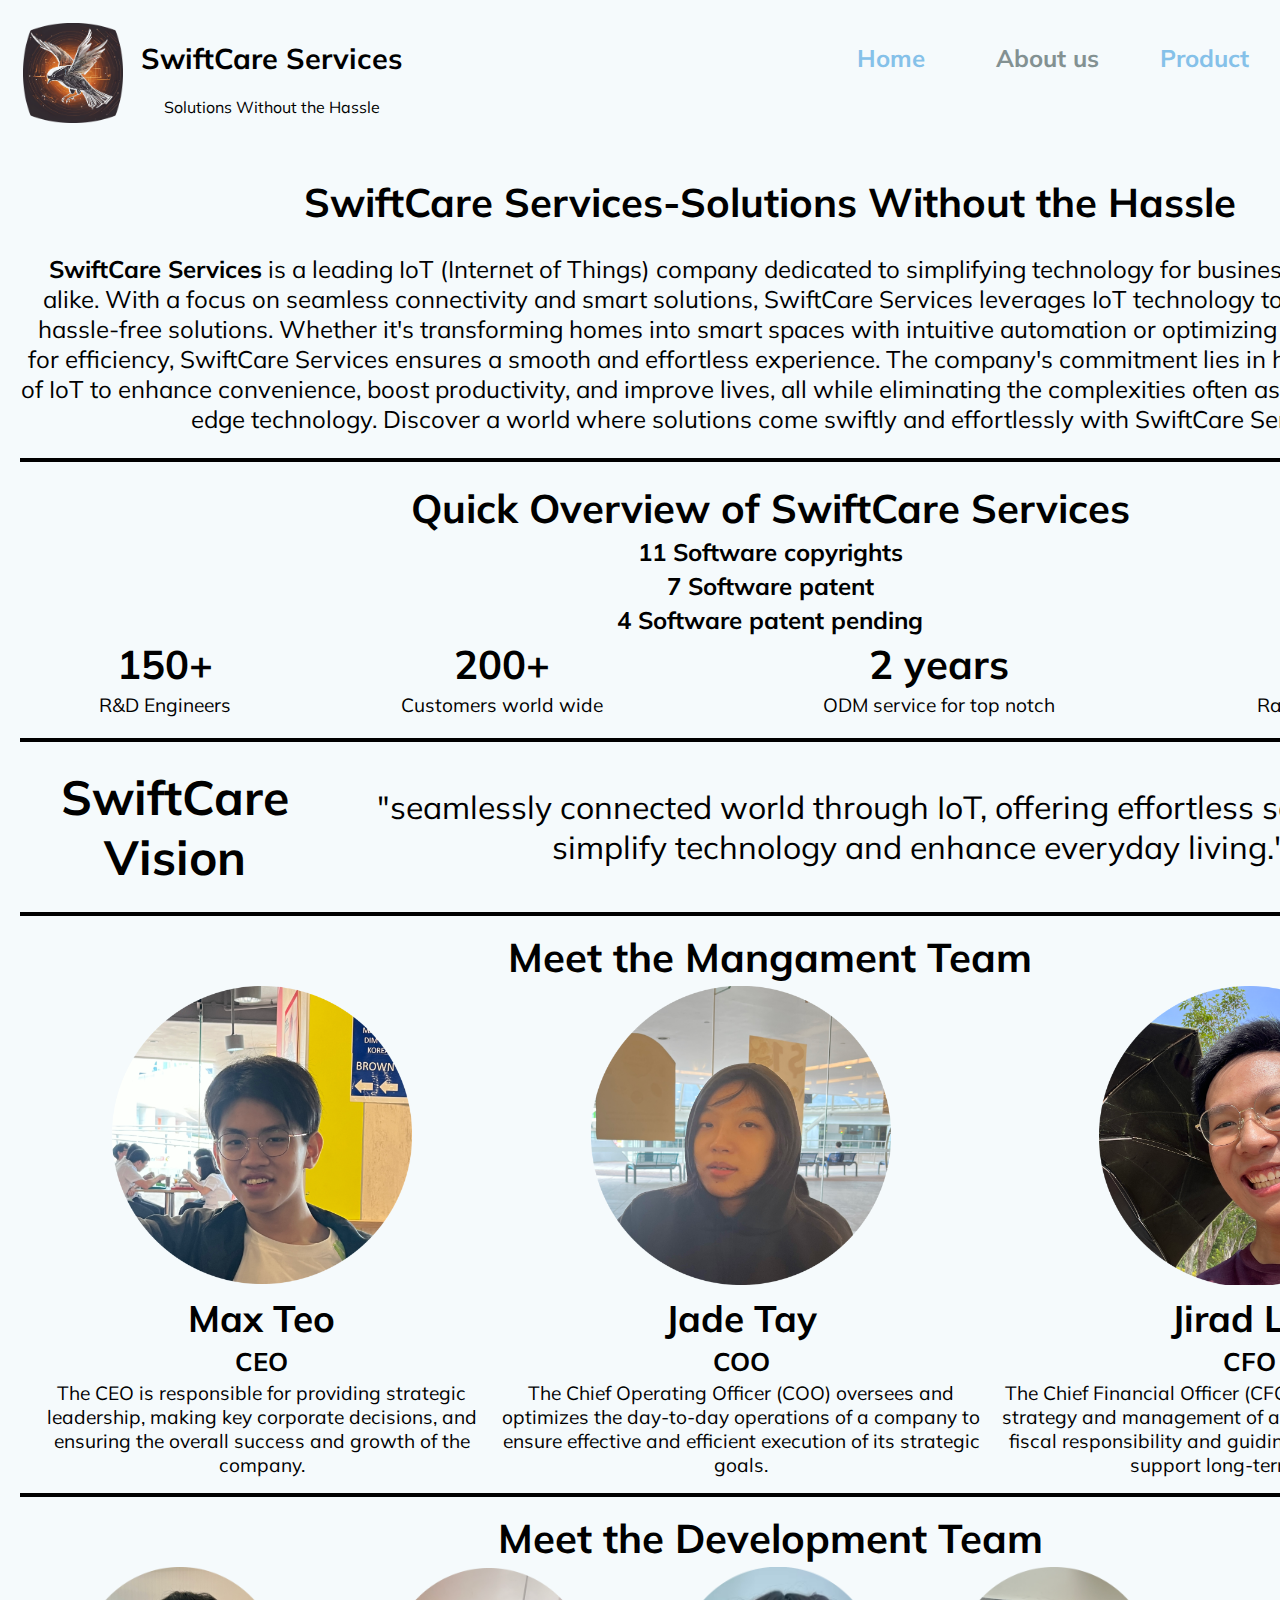
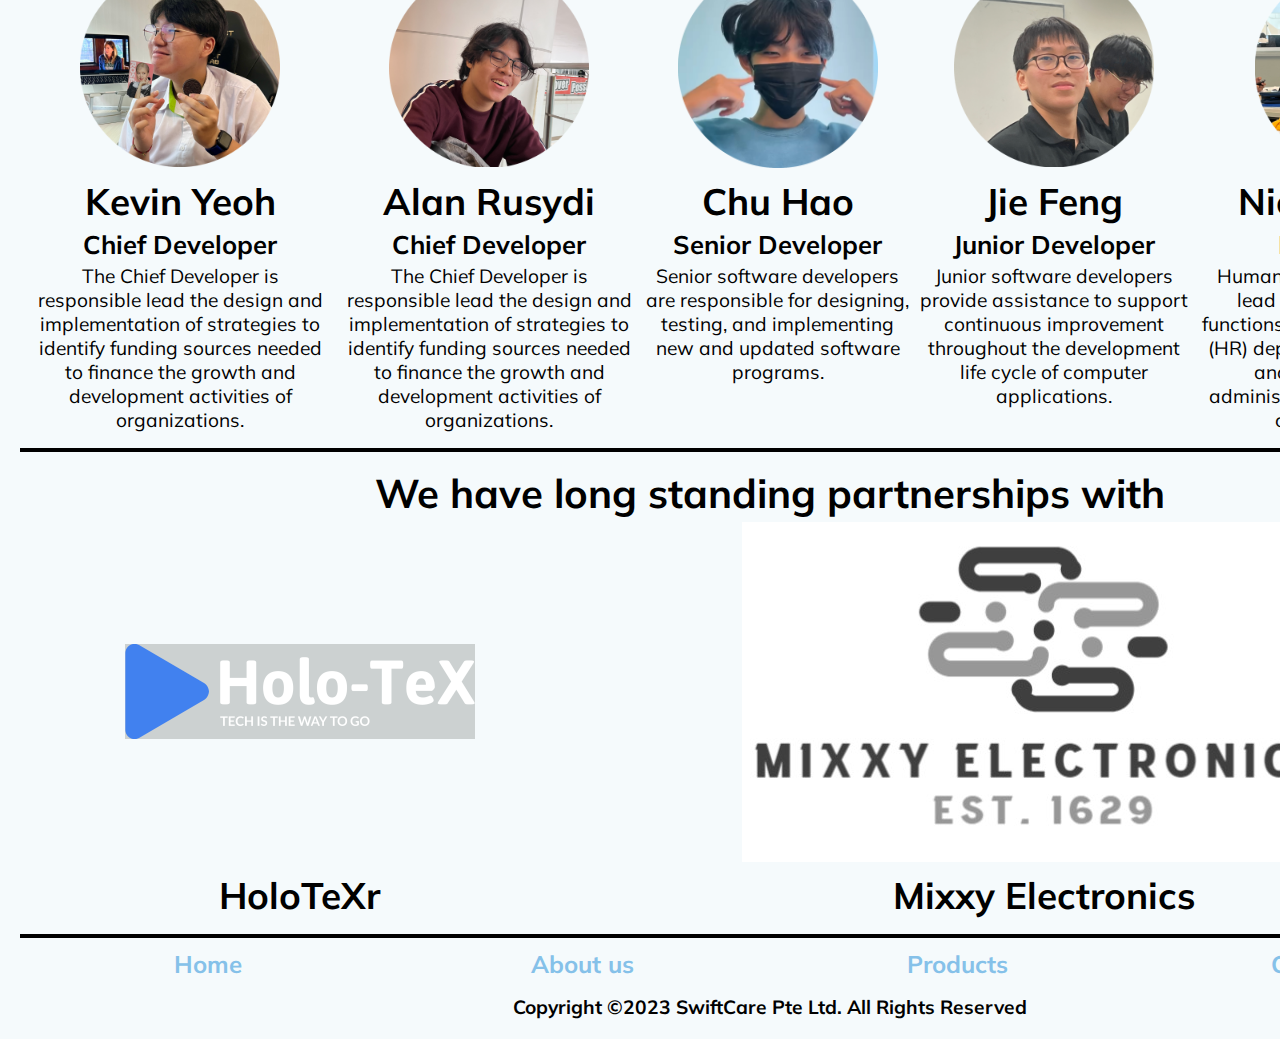
==== aboutus.html @ b0725f10 "Add files via upload" ====
<!DOCTYPE html>
<html lang="en">
<head>
	<title>Home | SwiftCare Services Pte Ltd</title>
	<meta charset=UTF-8>
	<meta name="viewport" content="width=device-width, initial-scale=1.0">
	<link rel="stylesheet" href="https://fonts.googleapis.com/css?family=Mulish">
	<link rel="icon" type="image/x-icon" href="Images/logo:footer/swiftcare-logo.png">
	<link rel="stylesheet" href="stylesheet.css">
	<style>
		/* start */
		div.a{
			text-align: center;

		}
		h1.a{
			font-size: 250%;
		}
		p.a{
			font-size: 150%;
		}
		/* end */
		
		/* start */
		table.b{
			align-content: center;
			width: 100%;
			padding: 10px;
		}
		th.b1{
			font-size: 250%;
		}
		th.b{
			font-size: 150%;
		}
		td.b{
			font-size: 120%;	
		}
		th.b1,th.b,td.b{
			text-align: center;
		}
		/* end */
		
		/* start */
		table.c{
			text-align: center;
			width: 100%;
			padding: 5px;
		}
		th.c{
			font-size: 300%;
			width: 20%;
		}
		td.c{
			font-size: 200%;	
			width: 80%;
		}
		th.c,td.c{
			padding: 10px;
			text-align: center;
		}
		/* end */
		
		/* start */
		table.d{
			text-align: center;
			padding: 5px;
			margin-left: auto;
			margin-right: auto;
			width: 100%;
			min-width: 600px;
		}
		th.d1{
			font-size: 250%;
		}
		th.d{
			font-size: 160%;
		}
		th.dn{
			font-size: 230%;
			vertical-align: sub;
		}
		td.d{
			font-size: 120%;	
			vertical-align: sub;
		}
		th.d,th.d1,td.d,th.dn{
			text-align: center;
		}
		img.d{
			width: 300px;
		}
		/* end */
		
		/* start */
		table.e{
			text-align: center;
			width: 100%;
			padding: 5px;
		}
		th.e1{
			font-size: 250%;
		}
		th.e{
			font-size: 160%;
		}
		th.en{
			font-size: 230%;
			vertical-align: sub;
		}
		td.e{
			font-size: 120%;	
			vertical-align: sub;
		}
		th.e,th.e1,td.e,th.en{
			text-align: center;
		}
		img.e{
			width: 200px;
		}
		/* end */
		
		/* start */
		table.f{
			text-align: center;
			padding: 5px;
			width: 100%;
			margin-left: auto;
			margin-right: auto;
		}
		th.f1{
			font-size: 250%;
		}
		th.f{
			font-size: 160%;
		}
		th.fn{
			font-size: 230%;
			vertical-align: sub;
		}
		td.f{
			font-size: 120%;	
			vertical-align: sub;
		}
		th.f,th.f1,td.f,th.fn{
			text-align: center;
		}
		/* end */
	</style>
</head>
<body>
	<header>
		<table class="header2">
			<tr>
				<th rowspan="2"><img class="header2" src="Images/logo:footer/swiftcare-logo.png" alt="Swiftcare logo"> </th>
				<th class="header2">SwiftCare Services</th>
				<th class="spacer"></th>
				<th class="header1"><a class="header1" href="index.html">Home</a></th>
				<th class="header1"><a class="header1" href="aboutus.html" style="color: #839192">About us</a></th>
				<th class="header1"><a class="header1" href="products.html">Product</a></th>
				<th class="header1"><a class="header1" href="contactus.html">Contact us</a></th>
			</tr>
			<tr>
				<td class="header2">Solutions Without the Hassle</td>
				<td colspan="5" class="header2"><br></td>
			</tr>
		</table>
	</header>
	<br>
	<div class="a">
		<h1 class="a">SwiftCare Services-Solutions Without the Hassle</h1>
		<p class="a"><b>SwiftCare Services</b> is a leading IoT (Internet of Things) company dedicated to simplifying technology for businesses and individuals alike. With a focus on seamless connectivity and smart solutions, SwiftCare Services leverages IoT technology to provide innovative, hassle-free solutions. Whether it's transforming homes into smart spaces with intuitive automation or optimizing industrial processes for efficiency, SwiftCare Services ensures a smooth and effortless experience. The company's commitment lies in harnessing the power of IoT to enhance convenience, boost productivity, and improve lives, all while eliminating the complexities often associated with cutting-edge technology. Discover a world where solutions come swiftly and effortlessly with SwiftCare Services.</p>
	</div>
	<hr>
	<div class="b">
		<table class="b">
			<tr>
				<th class="b1" colspan="4">Quick Overview of SwiftCare Services</th>
			</tr>
			<tr>
				<th class="b" colspan="4">11 Software copyrights</th>
			</tr>
			<tr>
				<th class="b" colspan="4">7 Software patent</th>
			</tr>
			<tr>
				<th class="b" colspan="4">4 Software patent pending</th>
			</tr>
			<tr>
				<th class="b1">150+</th>
				<th class="b1">200+</th>
				<th class="b1">2 years</th>
				<th class="b1">5 star</th>
			</tr>
			<tr>
				<td class="b">R&D Engineers</td>
				<td class="b">Customers world wide</td>
				<td class="b">ODM service for top notch</td>
				<td class="b">Ratting for 5 years</td>
			</tr>
		</table>
	</div>
	<hr>
	<div class="c">
		<table class="c">
			<tr>
				<th class="c">SwiftCare Vision</th>
				<td class="c">"seamlessly connected world through IoT, offering effortless solutions that simplify technology and enhance everyday living."</td>
			</tr>
		</table>
	</div>
	<hr>
	<div class="d">
		<table class="d">
			<tr>
				<th class="d1" colspan="3">Meet the Mangament Team</th>
			</tr>
			<tr>
				<th class="d"><img class="d" src="Images/aboutus/max-ceo.png" alt="CEO Max"></th>
				<th class="d"><img class="d" src="Images/aboutus/jade-coo.png" alt="COO Jade"></th>
				<th class="d"><img class="d" src="Images/aboutus/jirad-cfo.png" alt="CFO Jirad"></th>
			</tr>
			<tr >
				<th class="dn">Max Teo</th>
				<th class="dn">Jade Tay</th>
				<th class="dn">Jirad Lim</th>
			</tr>
			<tr>
				<th class="d">CEO</th>
				<th class="d">COO</th>
				<th class="d">CFO</th>
			</tr>
			<tr>
				<td class="d">The CEO is responsible for providing strategic leadership, making key corporate decisions, and ensuring the overall success and growth of the company.</td>
				<td class="d">The Chief Operating Officer (COO) oversees and optimizes the day-to-day operations of a company to ensure effective and efficient execution of its strategic goals.</td>
				<td class="d">The Chief Financial Officer (CFO) oversees the financial strategy and management of an organization, ensuring fiscal responsibility and guiding financial decisions to support long-term growth.</td>
			</tr>
		</table>
	</div>
	<hr>
	<div class="e">
		<table class="e">
			<tr>
				<th class="e1" colspan="5">Meet the Development Team</th>
			</tr>
			<tr>
				<th class="e"><img class="e" src="Images/aboutus/kev-cd.png" alt="Cheif Developer Kevin"></th>
				<th class="e"><img class="e" src="Images/aboutus/alan-cd.png" alt="Cheif Developer Alan"></th>
				<th class="e"><img class="e" src="Images/aboutus/ch-sd.png" alt="Senior Developer Chu Hao"></th>
				<th class="e"><img class="e" src="Images/aboutus/jf-jd.png" alt="Junior Developer Jie Feng"></th>
				<th class="e"><img class="e" src="Images/aboutus/nicolette-hr-manager.png" alt="HR Manager Nicolette"></th>
			</tr>
			<tr >
				<th class="en">Kevin Yeoh</th>
				<th class="en">Alan Rusydi</th>
				<th class="en">Chu Hao</th>
				<th class="en">Jie Feng</th>
				<th class="en">Nicolette Eng</th>
			</tr>
			<tr>
				<th class="e">Chief Developer</th>
				<th class="e">Chief Developer</th>
				<th class="e">Senior Developer</th>
				<th class="e">Junior Developer</th>
				<th class="e">HR Manager</th>
			</tr>
			<tr>
				<td class="e">The Chief Developer is responsible lead the design and implementation of strategies to identify funding sources needed to finance the growth and development activities of organizations.</td>
				<td class="e">The Chief Developer is responsible lead the design and implementation of strategies to identify funding sources needed to finance the growth and development activities of organizations.</td>
				<td class="e">Senior software developers are responsible for designing, testing, and implementing new and updated software programs. </td>
				<td class="e">Junior software developers provide assistance to support continuous improvement throughout the development life cycle of computer applications.</td>
				<td class="e">Human Resource Manager will lead and direct the routine functions of the Human Resources (HR) department including hiring and interviewing staff, administering pay and enforcing company policies.</td>
			</tr>
		</table>
	</div>
	<hr>
	<div class="f">
		<table class="f">
			<tr>
				<th class="f1" colspan="2">We have long standing partnerships with</th>
			</tr>
			<tr>
				<th class="f"> <a href="https://holotex.000webhostapp.com/" target="_blank"><img class="a" src="Images/aboutus/HoloTeX.png" alt="HoloTeX Logo" style="background-color: #CCD1D1"></a></th>
				<th class="f"><a href="https://holotex.000webhostapp.com/" target="_blank"><img class="a" src="Images/aboutus/nixxy.jpeg" alt="Nixxy Electronics"></a></th>
			</tr>
			<tr >
				<th class="fn"><a href="https://holotex.000webhostapp.com/" target="_blank">HoloTeXr</a></th>
				<th class="fn"><a href="https://holotex.000webhostapp.com/" target="_blank">Mixxy Electronics</a></th>
			</tr>
		</table>
	</div>
	<hr>
	<footer>
		<table class="footer">
			<tr>
				<th class="footer"><a class="header1" href="index.html">Home</a></th>
				<th class="footer"><a class="header1" href="aboutus.html">About us</a></th>
				<th class="footer"><a class="header1" href="products.html">Products</a></th>
				<th class="footer"><a class="header1" href="contactus.html">Contact us</a></th>
			</tr>
		</table>
		<h1 class="footer">Copyright ©2023 SwiftCare Pte Ltd. All Rights Reserved</h1>
	</footer>
</body>
</html>
---- stylesheet.css ----
/* start */
* {
	box-sizing: border-box;
	font-family: "Mulish";
	color: black;  
}
/* end */

/* start */
body {
	background-color: #f5fafc;
	margin: 20px;
	width:1500px;
}
/* end */

/* start */
hr{
	border: 2px solid black
}
/* end */

/* start */
a:link,a:visited,a:hover,a:active{
	text-decoration: none;
	}
/* end */

table,th,td{
	border: 1px  black;
}

/* header start */
th.spacer{
	width: 29%;
}
th.header1{
	font-size: 150%;
	padding: 10px;
	width: 11%;
}
a.header1{
	color: #85C1E9;
}
a.header1:hover{
	color: #839192;
}
table.header2{
	text-align: center;
	vertical-align: top;
}
th.header2{
	font-size: 180%;
	font-weight: bolder;
}
td.header2{
	font-size: 100%;
	vertical-align: super;
}
img.header2{
	height: 100px;
}
th.header2,td.header2{
	padding-left: 15px;
}
/* header end */

/* footer start */
footer{
	width: 100%;
}
table.footer{
	text-align: center;
	width: 100%;
}
th.footer{
	font-size: 150%;
	width: 25%;
}
h1.footer{
	font-size: 120%;	
	text-align: center;

}
/* footer end */
@media only screen and (max-width: 600px) {
			header,div,footer,img,table {
				width: 100%;
			}
		}
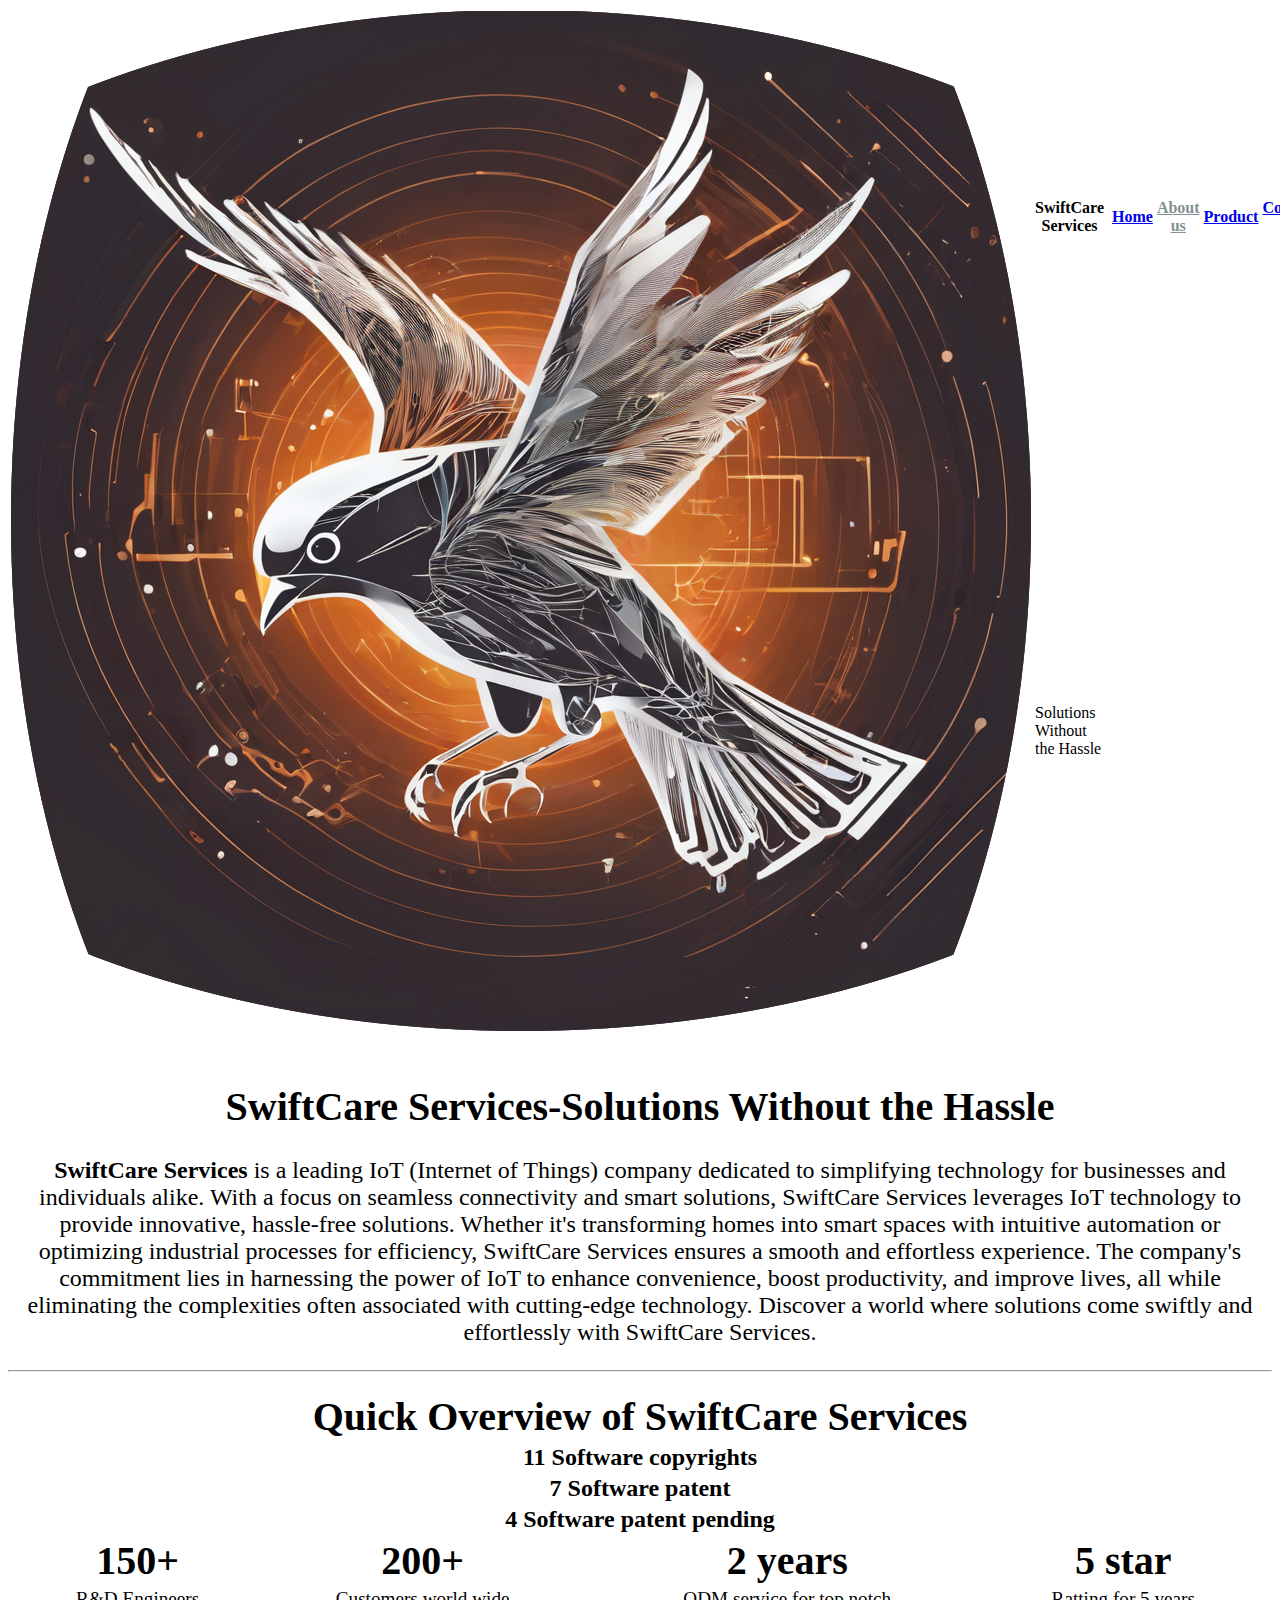
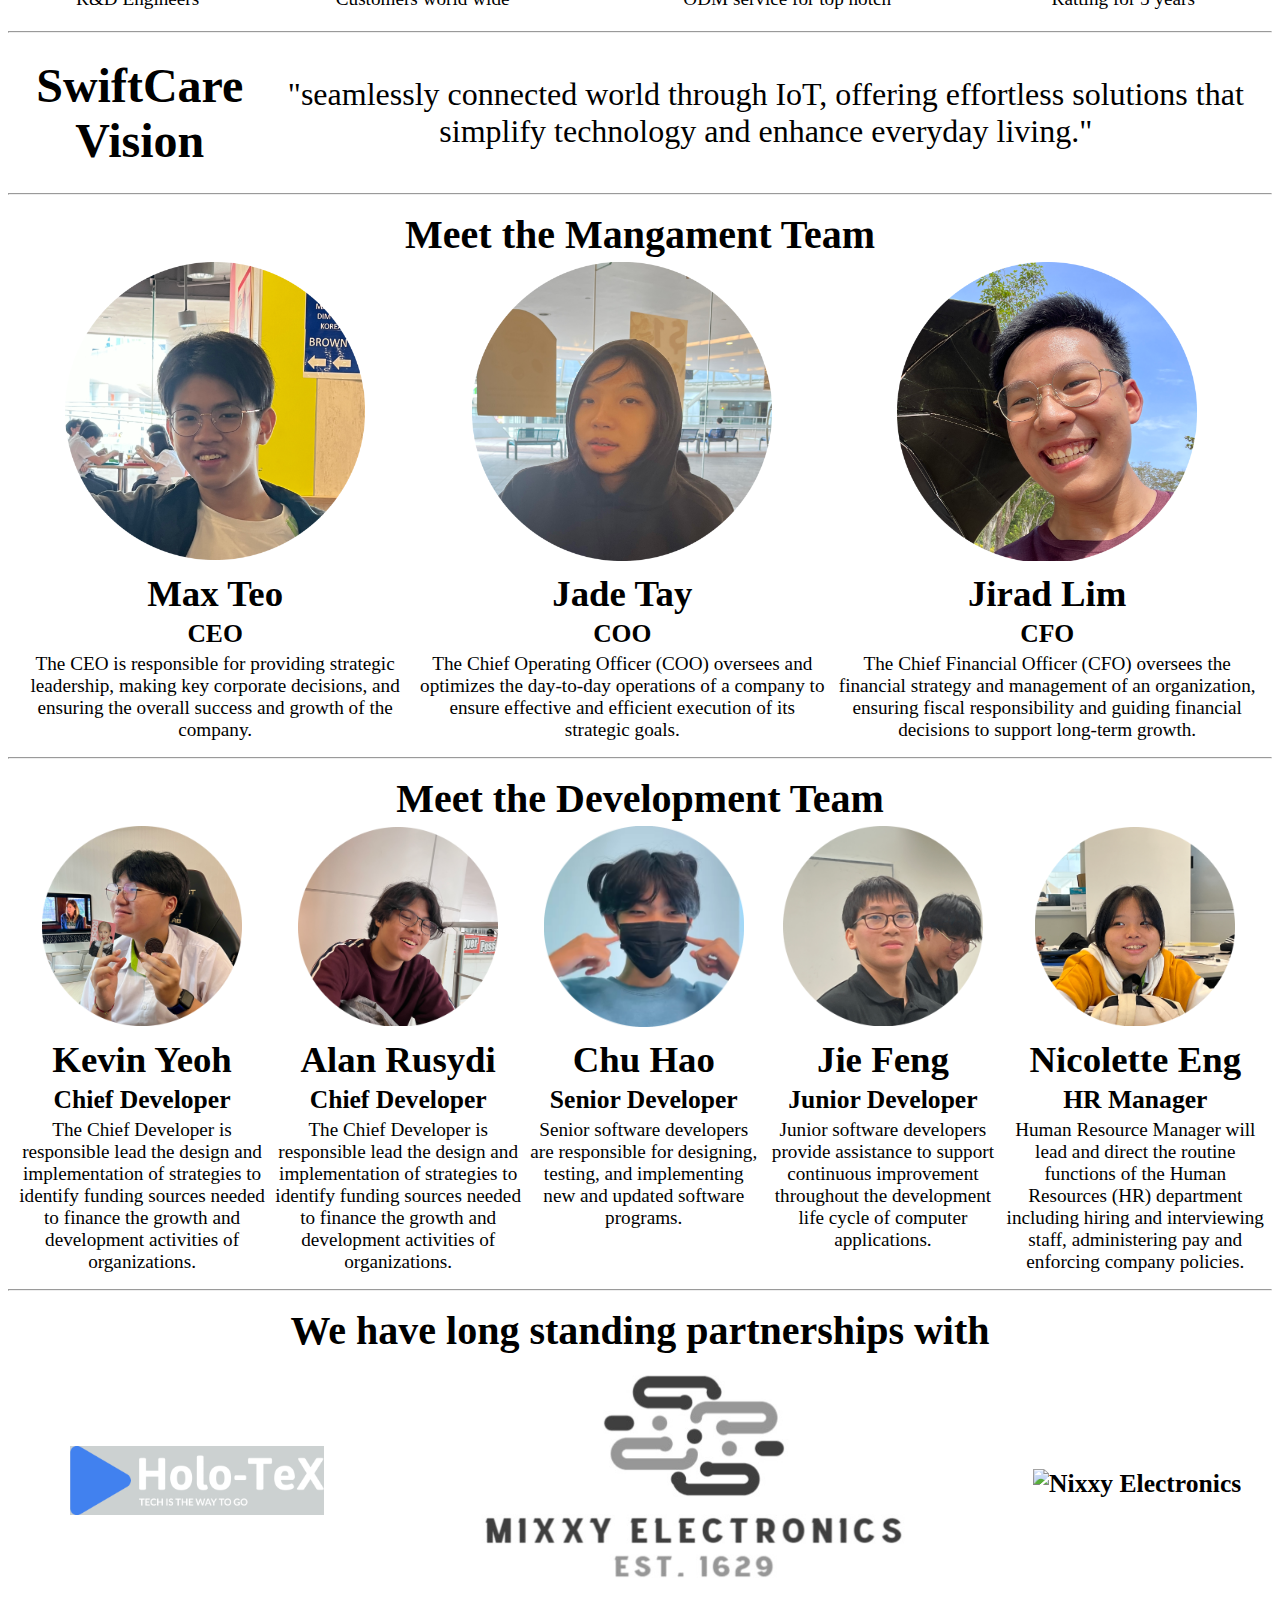
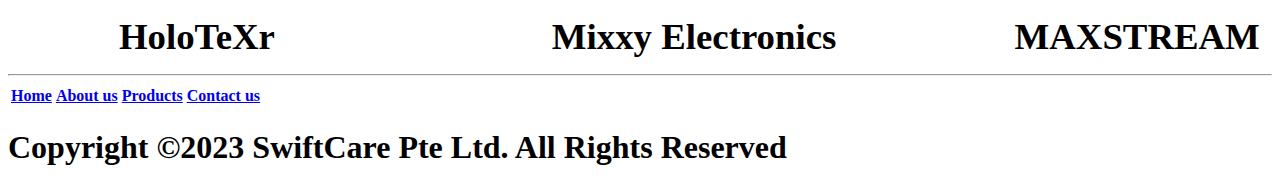
==== commit b2b37650: "Update aboutus.html" ====
--- a/aboutus.html
+++ b/aboutus.html
@@ -6,7 +6,7 @@
 	<meta name="viewport" content="width=device-width, initial-scale=1.0">
 	<link rel="stylesheet" href="https://fonts.googleapis.com/css?family=Mulish">
 	<link rel="icon" type="image/x-icon" href="Images/logo:footer/swiftcare-logo.png">
-	<link rel="stylesheet" href="stylesheet.css">
+	<link rel="stylesheet" href="style.css">
 	<style>
 		/* start */
 		div.a{
@@ -141,6 +141,9 @@
 		td.f{
 			font-size: 120%;	
 			vertical-align: sub;
+		}
+		img.f{
+			width: 70%;
 		}
 		th.f,th.f1,td.f,th.fn{
 			text-align: center;
@@ -277,15 +280,17 @@
 	<div class="f">
 		<table class="f">
 			<tr>
-				<th class="f1" colspan="2">We have long standing partnerships with</th>
-			</tr>
-			<tr>
-				<th class="f"> <a href="https://holotex.000webhostapp.com/" target="_blank"><img class="a" src="Images/aboutus/HoloTeX.png" alt="HoloTeX Logo" style="background-color: #CCD1D1"></a></th>
-				<th class="f"><a href="https://holotex.000webhostapp.com/" target="_blank"><img class="a" src="Images/aboutus/nixxy.jpeg" alt="Nixxy Electronics"></a></th>
+				<th class="f1" colspan="3">We have long standing partnerships with</th>
+			</tr>
+			<tr>
+				<th class="f"><img class="f" src="Images/aboutus/HoloTeX.png" alt="HoloTeX Logo" style="background-color: #CCD1D1"></th>
+				<th class="f"><img class="f" src="Images/aboutus/nixxy.jpeg" alt="Nixxy Electronics"></th>
+				<th class="f"><img class="f" src="Images/aboutus/maxstream.jpg" alt="Nixxy Electronics"></th>
 			</tr>
 			<tr >
-				<th class="fn"><a href="https://holotex.000webhostapp.com/" target="_blank">HoloTeXr</a></th>
-				<th class="fn"><a href="https://holotex.000webhostapp.com/" target="_blank">Mixxy Electronics</a></th>
+				<th class="fn">HoloTeXr</th>
+				<th class="fn">Mixxy Electronics</th>
+				<th class="fn">MAXSTREAM</th>
 			</tr>
 		</table>
 	</div>
@@ -302,4 +307,4 @@
 		<h1 class="footer">Copyright ©2023 SwiftCare Pte Ltd. All Rights Reserved</h1>
 	</footer>
 </body>
-</html>+</html>
